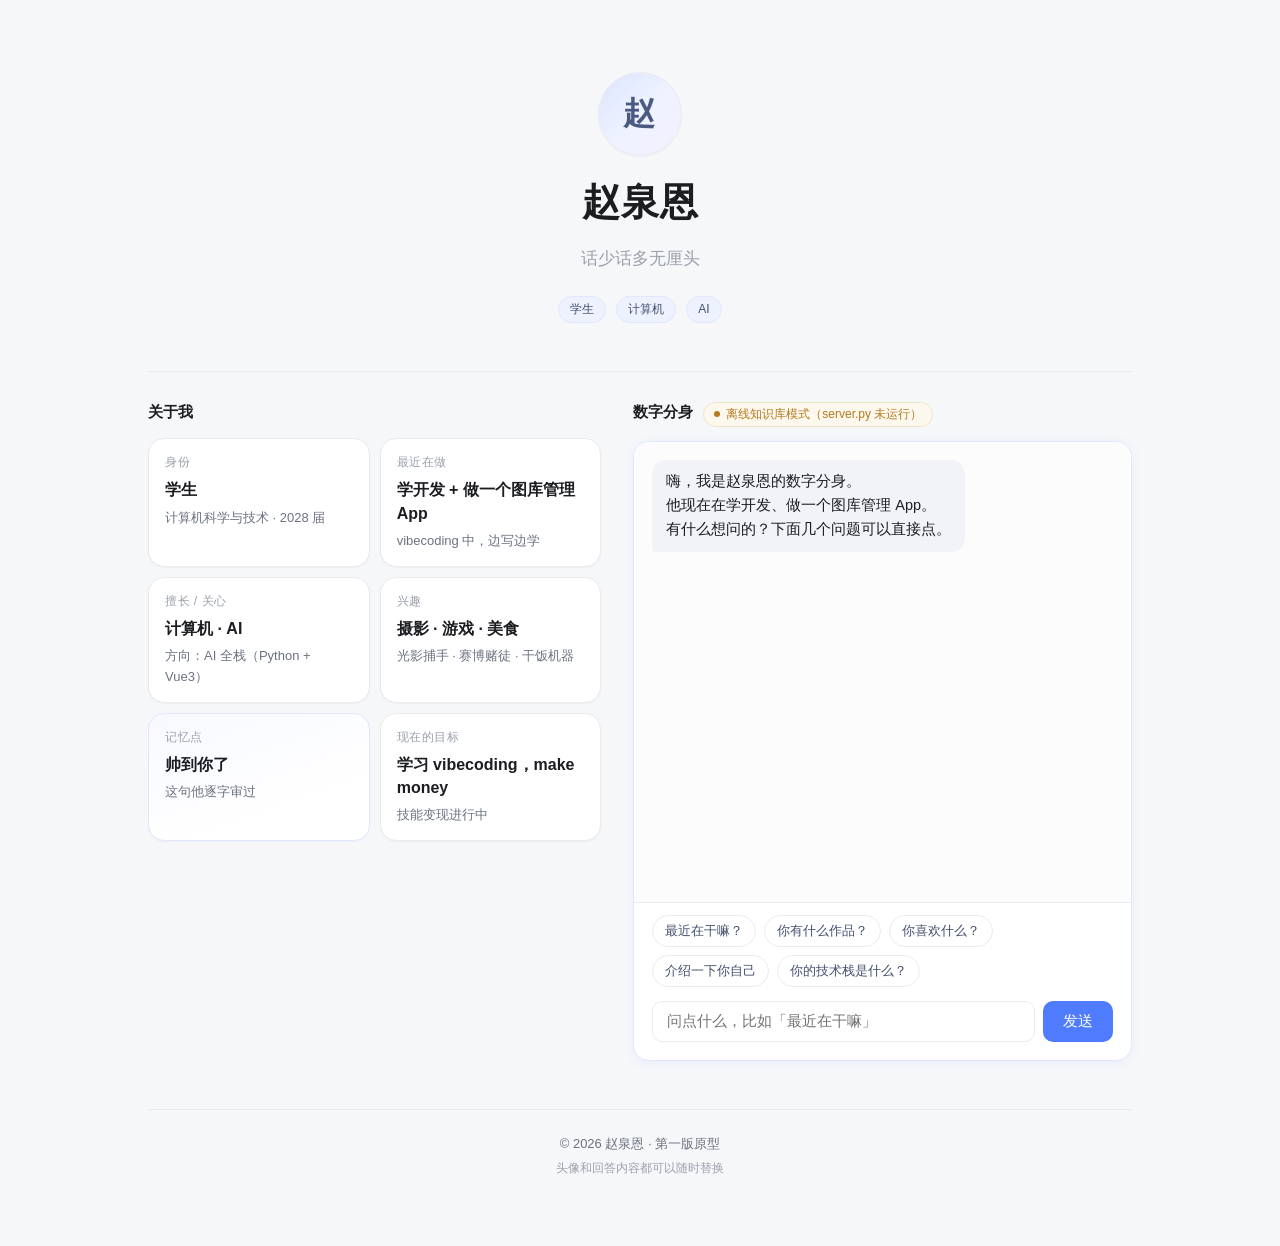
==== index.html @ f3565dd6 "初始化：赵泉恩个人主页 v3" ====
<!DOCTYPE html>
<html lang="zh-CN">
<head>
  <meta charset="UTF-8" />
  <meta name="viewport" content="width=device-width, initial-scale=1.0" />
  <title>赵泉恩 · 个人主页</title>
  <meta name="description" content="赵泉恩的个人主页，附一个可以提问的数字分身。" />
  <link rel="stylesheet" href="styles.css" />
</head>
<body>
  <div class="page">

    <!-- ===== 头部：头像 + 名字 + 一句话 ===== -->
    <header class="hero">
      <div class="avatar" id="avatar">
        <span class="avatar-text">赵</span>
      </div>

      <h1 class="name">赵泉恩</h1>
      <p class="tagline">话少话多无厘头</p>

      <div class="hero-meta">
        <span class="chip">学生</span>
        <span class="chip">计算机</span>
        <span class="chip">AI</span>
      </div>
    </header>

    <!-- ===== 主体双栏：左侧关于我 + 右侧聊天 ===== -->
    <div class="content-grid">

      <!-- ===== 个人信息展示区 ===== -->
      <section class="section section-about">
        <h2 class="section-title">关于我</h2>

      <div class="info-grid">
        <div class="card">
          <div class="card-label">身份</div>
          <div class="card-value">学生</div>
          <div class="card-sub">计算机科学与技术 · 2028 届</div>
        </div>

        <div class="card">
          <div class="card-label">最近在做</div>
          <div class="card-value">学开发 + 做一个图库管理 App</div>
          <div class="card-sub">vibecoding 中，边写边学</div>
        </div>

        <div class="card">
          <div class="card-label">擅长 / 关心</div>
          <div class="card-value">计算机 · AI</div>
          <div class="card-sub">方向：AI 全栈（Python + Vue3）</div>
        </div>

        <div class="card">
          <div class="card-label">兴趣</div>
          <div class="card-value">摄影 · 游戏 · 美食</div>
          <div class="card-sub">光影捕手 · 赛博赌徒 · 干饭机器</div>
        </div>

        <div class="card card-accent">
          <div class="card-label">记忆点</div>
          <div class="card-value">帅到你了</div>
          <div class="card-sub">这句他逐字审过</div>
        </div>

        <div class="card">
          <div class="card-label">现在的目标</div>
          <div class="card-value">学习 vibecoding，make money</div>
          <div class="card-sub">技能变现进行中</div>
        </div>
      </div>
    </section>

    <!-- ===== 数字分身聊天区 ===== -->
    <section class="section section-chat">
      <h2 class="section-title">
        数字分身
        <span class="status status-loading" id="aiStatus">正在连接模型…</span>
      </h2>

      <div class="chat" id="chat">
        <div class="chat-log" id="chatLog">
          <!-- 消息由 app.js 渲染 -->
        </div>

        <div class="quick-questions" id="quickQuestions">
          <button class="q-chip" type="button">最近在干嘛？</button>
          <button class="q-chip" type="button">你有什么作品？</button>
          <button class="q-chip" type="button">你喜欢什么？</button>
          <button class="q-chip" type="button">介绍一下你自己</button>
          <button class="q-chip" type="button">你的技术栈是什么？</button>
        </div>

        <form class="chat-input" id="chatForm" autocomplete="off">
          <input
            type="text"
            id="chatInput"
            placeholder="问点什么，比如「最近在干嘛」"
            aria-label="向数字分身提问"
          />
          <button type="submit" id="sendBtn">发送</button>
        </form>
      </div>
    </section>

    </div><!-- /.content-grid -->

    <footer class="footer">
      <p>© 2026 赵泉恩 · 第一版原型</p>
      <p class="footer-dim">头像和回答内容都可以随时替换</p>
    </footer>

  </div>

  <!-- 数字分身 v3：本地后端 server.py 转发到 DeepSeek，不再依赖 WorkBuddy SDK -->
  <script src="app.js"></script>
</body>
</html>
---- styles.css ----
/* ===== 基础变量：白底 + 柔和灰蓝 ===== */
:root {
  --bg: #f6f7f9;
  --surface: #ffffff;
  --text: #1b1d21;
  --text-dim: #6b7280;
  --text-faint: #9aa1ab;
  --line: #e9ebef;
  --accent: #4f7cff;
  --accent-soft: #eef2ff;
  --radius: 16px;
  --shadow-sm: 0 1px 2px rgba(16, 24, 40, 0.04);
  --shadow-md: 0 4px 20px rgba(16, 24, 40, 0.06);
}

* { box-sizing: border-box; }

html, body {
  margin: 0;
  padding: 0;
}

body {
  background: var(--bg);
  color: var(--text);
  font-family: -apple-system, BlinkMacSystemFont, "Segoe UI", "PingFang SC",
    "Hiragino Sans GB", "Microsoft YaHei", "Helvetica Neue", Arial, sans-serif;
  line-height: 1.6;
  -webkit-font-smoothing: antialiased;
}

.page {
  max-width: 1040px;
  margin: 0 auto;
  padding: 48px 28px 64px;
}

/* ===== 主体双栏布局 ===== */
.content-grid {
  display: grid;
  grid-template-columns: minmax(0, 1fr) minmax(0, 1.1fr);
  gap: 32px;
  align-items: start;
}

.section-about {
  margin-top: 32px;
}

.section-chat {
  margin-top: 32px;
}

/* 桌面端：聊天区 sticky，滚动时钉住 */
@media (min-width: 900px) {
  .section-chat {
    position: sticky;
    top: 24px;
  }
}

/* ===== 头部 ===== */
.hero {
  text-align: center;
  padding: 24px 0 48px;
  border-bottom: 1px solid var(--line);
}

.avatar {
  width: 84px;
  height: 84px;
  margin: 0 auto 16px;
  border-radius: 50%;
  background: linear-gradient(135deg, #dbe4ff 0%, #eef2ff 50%, #f3f0ff 100%);
  border: 1px solid var(--line);
  display: flex;
  align-items: center;
  justify-content: center;
  box-shadow: var(--shadow-sm);
  overflow: hidden;
}

.avatar img {
  width: 100%;
  height: 100%;
  object-fit: cover;
  display: block;
}

.avatar-text {
  font-size: 32px;
  font-weight: 600;
  color: #4b5a80;
  letter-spacing: 2px;
}

.name {
  margin: 0;
  font-size: 38px;
  font-weight: 700;
  letter-spacing: 1px;
}

.tagline {
  margin: 12px 0 0;
  font-size: 17px;
  color: var(--text-faint);
}

.hero-meta {
  margin-top: 24px;
  display: flex;
  gap: 10px;
  justify-content: center;
  flex-wrap: wrap;
}

.chip {
  display: inline-block;
  padding: 3px 11px;
  font-size: 12px;
  color: #43506e;
  background: var(--accent-soft);
  border: 1px solid #e0e7ff;
  border-radius: 999px;
}

/* ===== 区块 ===== */
.section {
  margin-top: 28px;
}

.section-title {
  margin: 0 0 14px;
  font-size: 15px;
  font-weight: 600;
  color: var(--text);
  display: flex;
  align-items: baseline;
  gap: 10px;
  flex-wrap: wrap;
}

.section-note {
  font-size: 12px;
  font-weight: 400;
  color: var(--text-faint);
}

/* 模型连接状态徽标 */
.status {
  display: inline-flex;
  align-items: center;
  gap: 6px;
  padding: 2px 10px;
  font-size: 12px;
  font-weight: 400;
  border-radius: 999px;
  border: 1px solid var(--line);
  color: var(--text-dim);
  background: #fff;
}

.status::before {
  content: "";
  width: 6px;
  height: 6px;
  border-radius: 50%;
  background: currentColor;
}

.status-online {
  color: #2f9e63;
  border-color: #cdeedb;
  background: #f2fbf6;
}

.status-offline {
  color: #b4791f;
  border-color: #f0e2c4;
  background: #fdf8ee;
}

.status-loading {
  color: var(--text-faint);
}

/* ===== 信息卡片 ===== */
.info-grid {
  display: grid;
  grid-template-columns: repeat(2, minmax(0, 1fr));
  gap: 10px;
}

.card {
  background: var(--surface);
  border: 1px solid var(--line);
  border-radius: var(--radius);
  padding: 14px 16px;
  box-shadow: var(--shadow-sm);
  transition: transform 0.15s ease, box-shadow 0.15s ease;
}

.card:hover {
  transform: translateY(-2px);
  box-shadow: var(--shadow-md);
}

.card-accent {
  background: linear-gradient(160deg, #f7f9ff 0%, #ffffff 70%);
  border-color: #e0e7ff;
}

.card-label {
  font-size: 12px;
  color: var(--text-faint);
  letter-spacing: 0.5px;
  margin-bottom: 6px;
}

.card-value {
  font-size: 16px;
  font-weight: 600;
  line-height: 1.45;
}

.card-sub {
  margin-top: 6px;
  font-size: 13px;
  color: var(--text-dim);
}

/* ===== 聊天区 ===== */
.chat {
  background: var(--surface);
  border: 1px solid #e0e7ff;
  border-radius: var(--radius);
  box-shadow: 0 2px 12px rgba(79, 124, 255, 0.08);
  overflow: hidden;
}

.chat-log {
  height: 460px;
  overflow-y: auto;
  padding: 18px;
  display: flex;
  flex-direction: column;
  gap: 12px;
  background: #fcfcfd;
  scroll-behavior: smooth;
}

.msg {
  max-width: 78%;
  padding: 10px 14px;
  border-radius: 14px;
  font-size: 14.5px;
  line-height: 1.65;
  white-space: pre-wrap;
  word-break: break-word;
}

.msg-bot {
  align-self: flex-start;
  background: #f1f3f7;
  color: var(--text);
  border-bottom-left-radius: 4px;
}

.msg-user {
  align-self: flex-end;
  background: var(--accent);
  color: #fff;
  border-bottom-right-radius: 4px;
}

/* 降级 / 报错提示 */
.msg-notice {
  align-self: center;
  max-width: 92%;
  padding: 6px 12px;
  font-size: 12px;
  line-height: 1.6;
  color: #9a6b12;
  background: #fdf6e7;
  border: 1px solid #f2e4c4;
  border-radius: 10px;
  white-space: pre-wrap;
}

.typing span {
  display: inline-block;
  width: 6px;
  height: 6px;
  margin: 0 2px;
  border-radius: 50%;
  background: #aab2c0;
  animation: blink 1.2s infinite ease-in-out;
}

.typing span:nth-child(2) { animation-delay: 0.2s; }
.typing span:nth-child(3) { animation-delay: 0.4s; }

@keyframes blink {
  0%, 80%, 100% { opacity: 0.25; transform: translateY(0); }
  40% { opacity: 1; transform: translateY(-2px); }
}

/* 快捷问题 */
.quick-questions {
  display: flex;
  flex-wrap: wrap;
  gap: 8px;
  padding: 12px 18px 0;
  border-top: 1px solid var(--line);
}

.q-chip {
  padding: 6px 12px;
  font-size: 13px;
  font-family: inherit;
  color: #43506e;
  background: #fff;
  border: 1px solid var(--line);
  border-radius: 999px;
  cursor: pointer;
  transition: background 0.15s ease, border-color 0.15s ease;
}

.q-chip:hover {
  background: var(--accent-soft);
  border-color: #d7e0ff;
}

/* 输入区 */
.chat-input {
  display: flex;
  gap: 8px;
  padding: 14px 18px 18px;
}

.chat-input input {
  flex: 1;
  min-width: 0;
  padding: 11px 14px;
  font-size: 14.5px;
  font-family: inherit;
  color: var(--text);
  background: #fff;
  border: 1px solid var(--line);
  border-radius: 10px;
  outline: none;
  transition: border-color 0.15s ease, box-shadow 0.15s ease;
}

.chat-input input:focus {
  border-color: #b9c9ff;
  box-shadow: 0 0 0 3px rgba(79, 124, 255, 0.1);
}

.chat-input button {
  padding: 11px 20px;
  font-size: 14.5px;
  font-family: inherit;
  font-weight: 500;
  color: #fff;
  background: var(--accent);
  border: none;
  border-radius: 10px;
  cursor: pointer;
  transition: opacity 0.15s ease;
}

.chat-input button:hover { opacity: 0.9; }
.chat-input button:disabled { opacity: 0.5; cursor: default; }
.chat-input button.is-stop { background: #8a93a6; }

/* ===== 页脚 ===== */
.footer {
  margin-top: 48px;
  padding-top: 20px;
  border-top: 1px solid var(--line);
  text-align: center;
  font-size: 13px;
  color: var(--text-dim);
}

.footer p { margin: 4px 0; }
.footer-dim { font-size: 12px; color: var(--text-faint); }

/* ===== 手机适配 ===== */
@media (max-width: 899px) {
  .page { padding: 32px 16px 48px; max-width: 100%; }

  /* 双栏塌缩为单栏 */
  .content-grid {
    grid-template-columns: 1fr;
    gap: 20px;
  }

  /* 手机端：聊天区排到关于我前面 */
  .section-chat {
    order: -1;
    margin-top: 24px;
  }
  .section-about {
    margin-top: 0;
  }

  /* 头像缩小 */
  .avatar { width: 72px; height: 72px; margin-bottom: 14px; }
  .avatar-text { font-size: 28px; }
  .name { font-size: 32px; }
  .tagline { font-size: 16px; }
  .hero-meta { margin-top: 20px; }

  /* 关于我卡片单列 */
  .info-grid { grid-template-columns: 1fr; gap: 10px; }

  /* 聊天区高度手机端收一点 */
  .chat-log { height: 320px; padding: 14px; }
  .msg { max-width: 86%; }
  .quick-questions { padding: 10px 14px 0; }
  .chat-input { padding: 12px 14px 14px; }
  .chat-input button { padding: 11px 16px; }
}
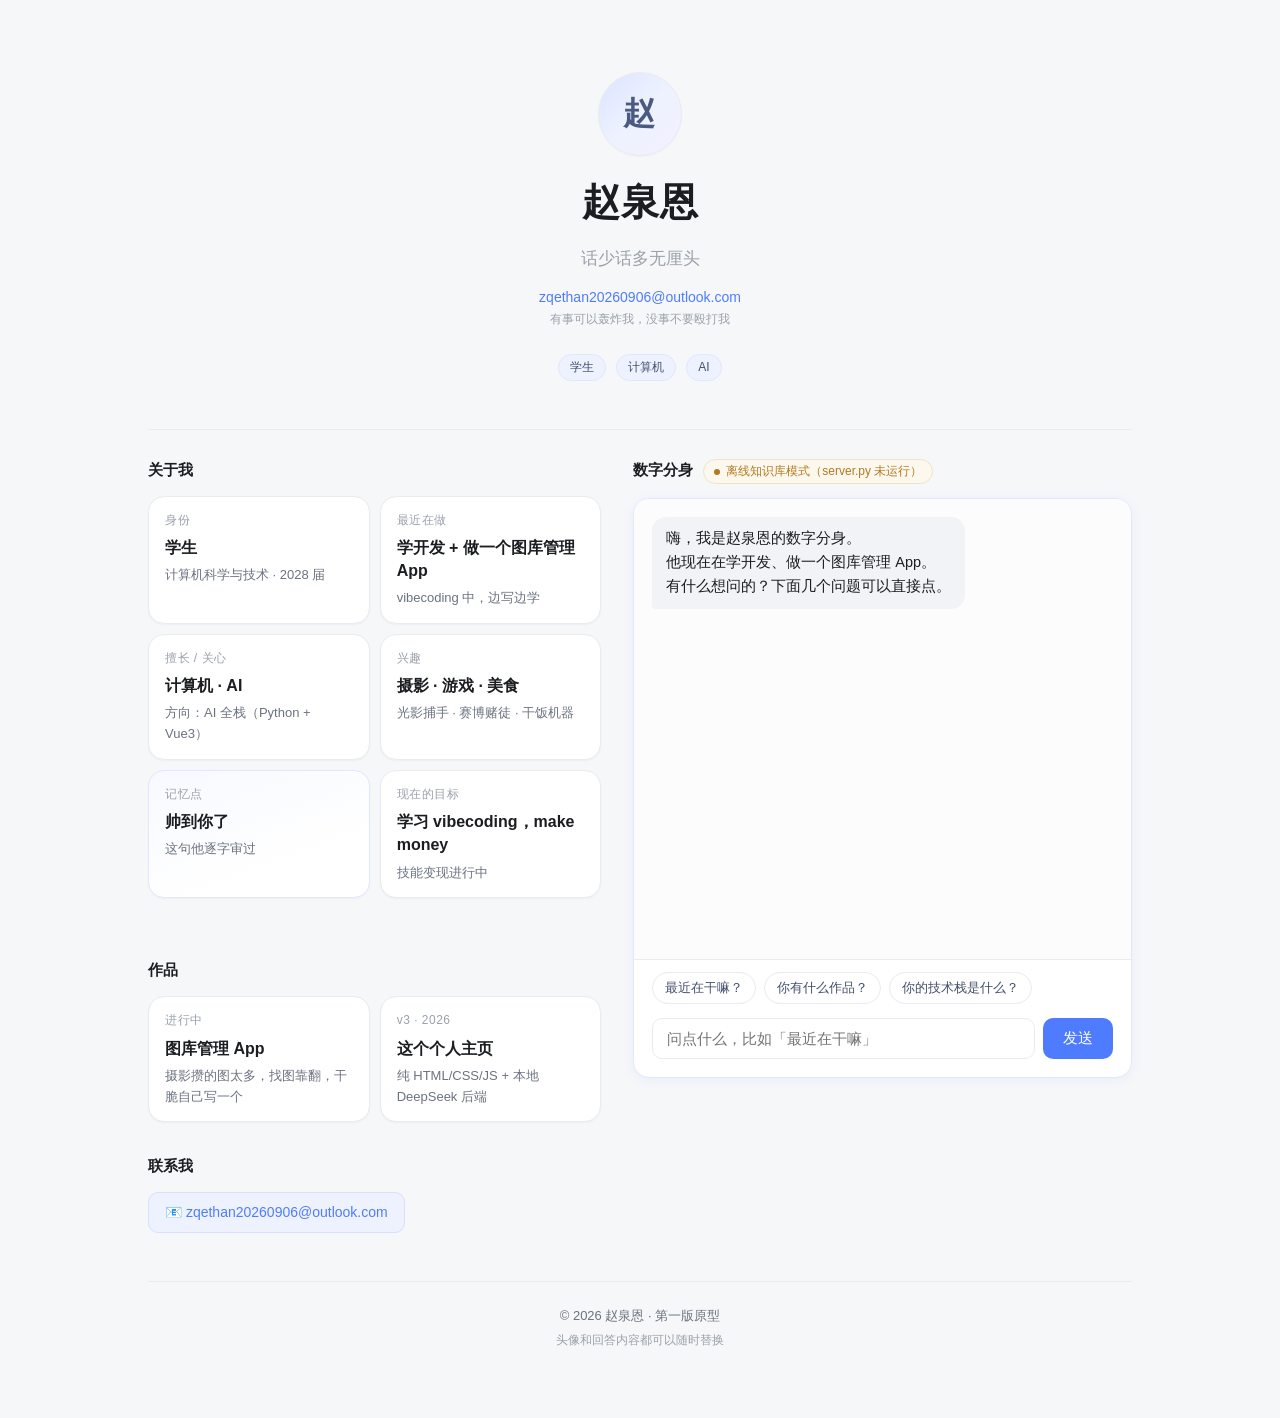
==== commit ddc76ec9: "v4: 数字分身人设 + 作品联系区 + Render 部署配置" ====
--- a/index.html
+++ b/index.html
@@ -18,6 +18,11 @@
 
       <h1 class="name">赵泉恩</h1>
       <p class="tagline">话少话多无厘头</p>
+
+      <div class="hero-email">
+        <a href="mailto:zqethan20260906@outlook.com" class="hero-email-link">zqethan20260906@outlook.com</a>
+        <span class="hero-email-sub">有事可以轰炸我，没事不要殴打我</span>
+      </div>
 
       <div class="hero-meta">
         <span class="chip">学生</span>
@@ -72,6 +77,23 @@
       </div>
     </section>
 
+      <!-- ===== 作品展示区 ===== -->
+      <section class="section section-works">
+        <h2 class="section-title">作品</h2>
+        <div class="info-grid">
+          <div class="card">
+            <div class="card-label">进行中</div>
+            <div class="card-value">图库管理 App</div>
+            <div class="card-sub">摄影攒的图太多，找图靠翻，干脆自己写一个</div>
+          </div>
+          <div class="card">
+            <div class="card-label">v3 · 2026</div>
+            <div class="card-value">这个个人主页</div>
+            <div class="card-sub">纯 HTML/CSS/JS + 本地 DeepSeek 后端</div>
+          </div>
+        </div>
+      </section>
+
     <!-- ===== 数字分身聊天区 ===== -->
     <section class="section section-chat">
       <h2 class="section-title">
@@ -87,8 +109,6 @@
         <div class="quick-questions" id="quickQuestions">
           <button class="q-chip" type="button">最近在干嘛？</button>
           <button class="q-chip" type="button">你有什么作品？</button>
-          <button class="q-chip" type="button">你喜欢什么？</button>
-          <button class="q-chip" type="button">介绍一下你自己</button>
           <button class="q-chip" type="button">你的技术栈是什么？</button>
         </div>
 
@@ -106,6 +126,14 @@
 
     </div><!-- /.content-grid -->
 
+    <!-- ===== 联系方式 ===== -->
+    <section class="section section-contact">
+      <h2 class="section-title">联系我</h2>
+      <div class="contact-row">
+        <a class="contact-chip" href="mailto:zqethan20260906@outlook.com">📧 zqethan20260906@outlook.com</a>
+      </div>
+    </section>
+
     <footer class="footer">
       <p>© 2026 赵泉恩 · 第一版原型</p>
       <p class="footer-dim">头像和回答内容都可以随时替换</p>
--- a/styles.css
+++ b/styles.css
@@ -43,11 +43,21 @@
   align-items: start;
 }
 
+/* 左栏：about + works 都在 col 1 */
 .section-about {
+  grid-column: 1;
   margin-top: 32px;
 }
 
+.section-works {
+  grid-column: 1;
+  margin-top: 28px;
+}
+
+/* 右栏：chat 独占 col 2 */
 .section-chat {
+  grid-column: 2;
+  grid-row: 1 / span 2;
   margin-top: 32px;
 }
 
@@ -104,6 +114,31 @@
 .tagline {
   margin: 12px 0 0;
   font-size: 17px;
+  color: var(--text-faint);
+}
+
+.hero-email {
+  margin-top: 14px;
+  display: flex;
+  flex-direction: column;
+  align-items: center;
+  gap: 2px;
+}
+
+.hero-email-link {
+  font-size: 14px;
+  color: var(--accent);
+  text-decoration: none;
+  transition: opacity 0.15s ease;
+}
+
+.hero-email-link:hover {
+  opacity: 0.75;
+  text-decoration: underline;
+}
+
+.hero-email-sub {
+  font-size: 12px;
   color: var(--text-faint);
 }
 
@@ -375,6 +410,51 @@
 .chat-input button:disabled { opacity: 0.5; cursor: default; }
 .chat-input button.is-stop { background: #8a93a6; }
 
+/* ===== 作品展示区 ===== */
+.section-works {
+  margin-top: 28px;
+}
+
+/* ===== 联系方式 ===== */
+.section-contact {
+  margin-top: 32px;
+}
+
+.contact-row {
+  display: flex;
+  gap: 10px;
+  flex-wrap: wrap;
+}
+
+.contact-chip {
+  display: inline-block;
+  padding: 8px 16px;
+  font-size: 14px;
+  color: var(--accent);
+  background: var(--accent-soft);
+  border: 1px solid #d7e0ff;
+  border-radius: 10px;
+  text-decoration: none;
+  transition: background 0.15s ease, border-color 0.15s ease;
+}
+
+.contact-chip:hover {
+  background: #dde5ff;
+  border-color: #c5d0ff;
+}
+
+.contact-chip-ghost {
+  color: var(--text-faint);
+  background: #f6f7f9;
+  border-color: var(--line);
+}
+
+.contact-chip-ghost:hover {
+  color: var(--text-dim);
+  background: #eef0f4;
+  border-color: #d8dbe1;
+}
+
 /* ===== 页脚 ===== */
 .footer {
   margin-top: 48px;
@@ -392,19 +472,29 @@
 @media (max-width: 899px) {
   .page { padding: 32px 16px 48px; max-width: 100%; }
 
-  /* 双栏塌缩为单栏 */
+  /* 双栏塌缩为单栏，清除桌面端的 grid-column 指派 */
   .content-grid {
     grid-template-columns: 1fr;
     gap: 20px;
   }
+  .section-about, .section-works, .section-chat {
+    grid-column: unset;
+    grid-row: unset;
+  }
 
   /* 手机端：聊天区排到关于我前面 */
   .section-chat {
     order: -1;
+    position: static;
     margin-top: 24px;
   }
   .section-about {
     margin-top: 0;
+  }
+
+  /* 作品排在 about 后面 */
+  .section-works {
+    margin-top: 20px;
   }
 
   /* 头像缩小 */
